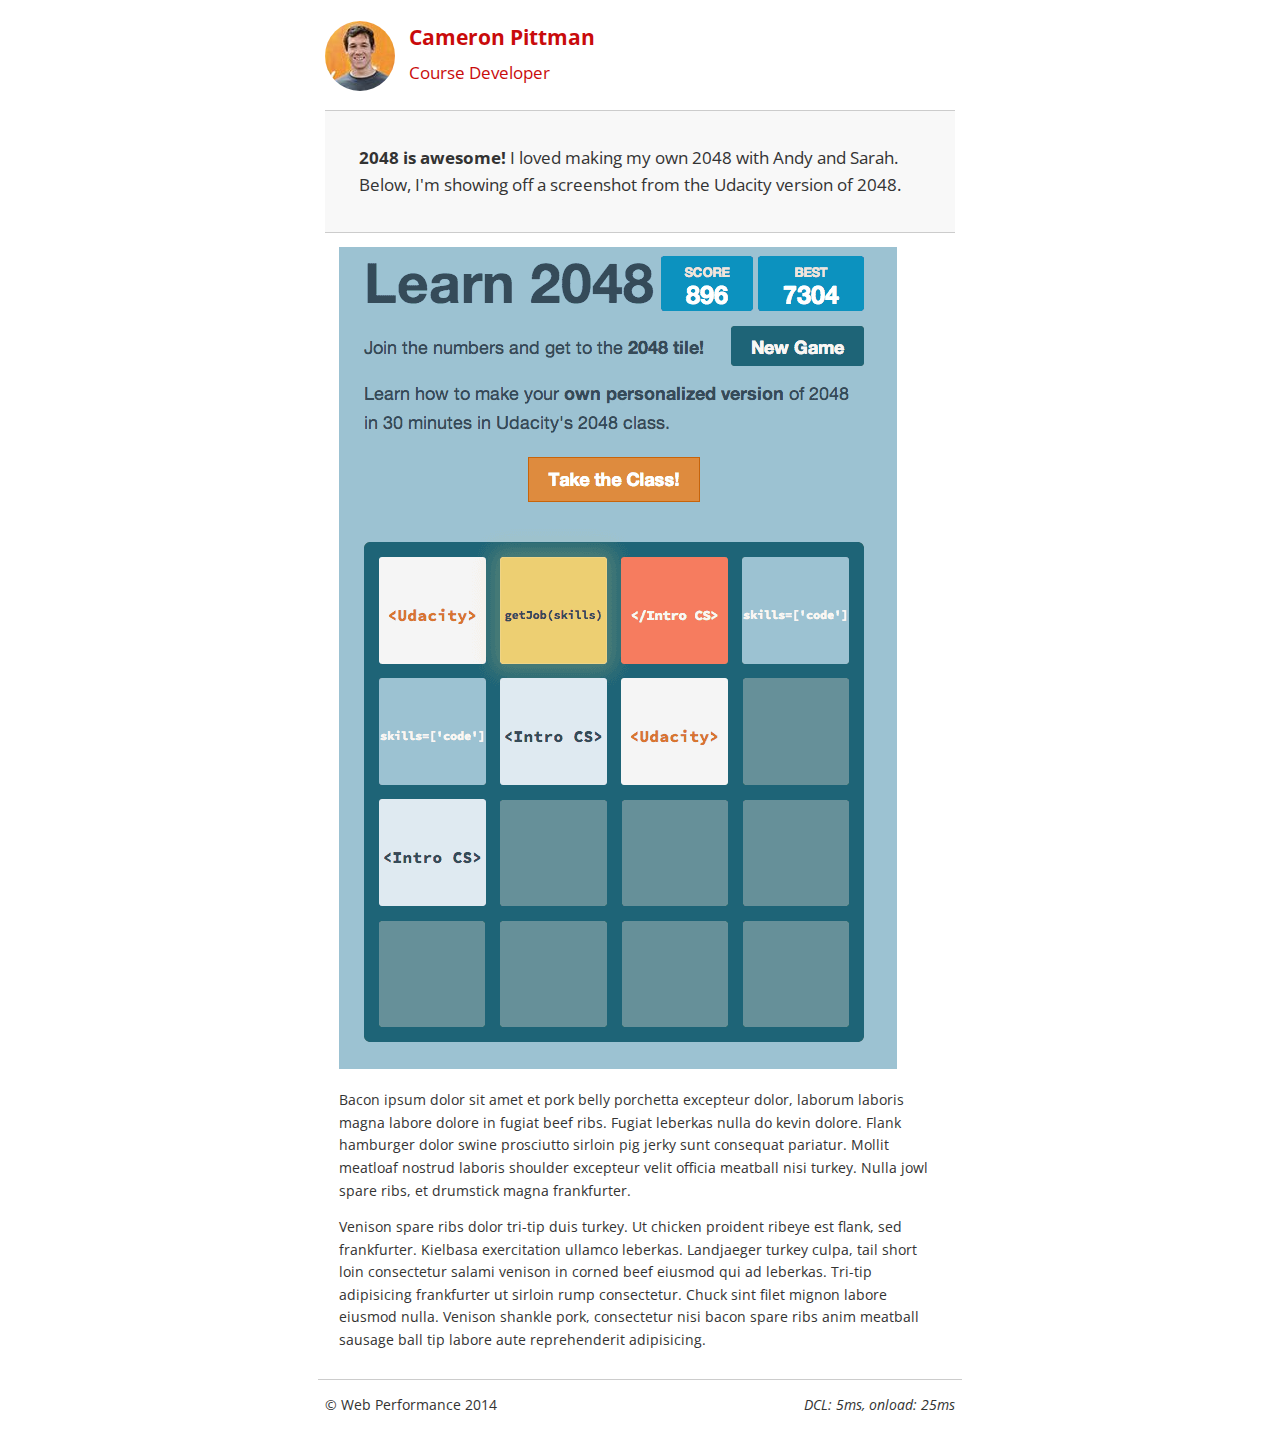
==== project-2048.html @ 1cf1a8ba "p4files" ====
<!DOCTYPE html>
<html lang="en">
<head>
	<meta charset="utf-8">
	<meta name="viewport" content="width=device-width, initial-scale=1">
	<meta name="description" content="Cameron Pittman's version of the 2048 game - learn to build your own version">
	<meta name="author" content="Cameron Pittman">
	<title>Cameron Pittman: Portfolio</title>
	
	<!--<link href="css/style.css" rel="stylesheet">-->
	<!---main CSS included as an internal stylesheet instead of an external file--->
	<style>
		html {
			font-size: 100%;
			overflow-y: scroll;
			-webkit-tap-highlight-color: rgba(0,0,0,0);
			-ms-text-size-adjust: 100%;
			-webkit-text-size-adjust: none;
		}
		body { 
			margin: 0; font-size: 14px; line-height: 1.61; font-weight: 400; 
		}
		body, button, input, select, textarea { 
			font-family: 'Open Sans', sans-serif; color: #333; 
		}
		a {
			color: #12C; 
		}
		a:visited { 
			color: #61C; 
		}
		a:focus {
			outline: thin dotted; 
		}
		a:hover, a:active {
			color: #c00; outline: 0; 
		}
		b, strong {
			font-weight: bold; 
		}
		pre, code {
			font-family: monospace, monospace; font-size: 1em; 
		}
		ul, ol {
			margin: 1em 0; padding: 0 0 0 20px; 
		}
		img {
			border: 0; max-width: 100%; 
		}
		body {
			background: #fff; 
		}
		header, footer, .container {
			max-width: 45em; margin: 0 auto; 
		}
		header {
			padding: 0 0.5em; color: #C90B0B; 
		}
		header img {
			border-radius: 40px; float: left; 
		}
		header p {
			font-size:1.5em; font-weight: bold; padding-left: 4em;
		}
		header p span {
			font-size: 0.8em; font-weight: normal;
		}
		.hero {
			padding: 2em; background-color: #f8f8f8; font-size:1.2em;
			border-bottom: 1px solid #ccc;
			border-top: 1px solid #ccc;
		}
		.content {
			padding: 1em 1em; 
		}
		.content li {
			list-style-type: none; font-size: 1.1em;
		}
		li img {
			float:left; padding-right: 1em; 
		}
		li p {
			font-size: 0.9em; font-style: italic; 
		}
		footer {
			padding: 0 0.5em;
			border-top: 1px solid #ccc;
		}
		footer span {
			float: right; font-style: italic; 
		}
	</style>
	
	<!---adding the media attribute for styles specific to print and portrait modes, to be loaded only in those modes--->
	<link href="css/print.css" rel="stylesheet" media="print">
	<link href="css/styleMobile.css" rel="stylesheet" media="portrait">
	<script src="//www.google-analytics.com/analytics.js" async></script>
	
	<!-- Hmm, what is the impact of web fonts on speed? Measure it... -->
	<!---<link href="//fonts.googleapis.com/css?family=Open+Sans:400,700" rel="stylesheet">--->
	
	<script async>
		/*
		Optimizing the delivery of the web font using code taken from:
		https://developers.google.com/speed/docs/insights/OptimizeCSSDelivery

		The full web font "is loaded after initial painting of the page. Its styles are applied to the page 
		once it finishes loading, without blocking the initial render of the critical content."
		*/
		var cb = function() {
			var l = document.createElement('link'); l.rel = 'stylesheet';
			l.href = '//fonts.googleapis.com/css?family=Open+Sans:400,700';
			var h = document.getElementsByTagName('head')[0]; h.parentNode.insertBefore(l, h);
		};
		var raf = requestAnimationFrame || mozRequestAnimationFrame ||
			webkitRequestAnimationFrame || msRequestAnimationFrame;
		if (raf) raf(cb);
		else window.addEventListener('load', cb);

		//Goofle Analytics
		(function(w,g){w['GoogleAnalyticsObject']=g;
		w[g]=w[g]||function(){(w[g].q=w[g].q||[]).push(arguments)};w[g].l=1*new Date();})(window,'ga');
		// TODO: replace with your Google Analytics profile ID.
		ga('create', 'UA-XXXX-Y');
		ga('send', 'pageview');
	</script>
	<script src="js/perfmatters.js" async></script>
	
</head>

<body>
	<header>
		<a href="/"><img src="img/profilepic.jpg"></a>
		<p>Cameron Pittman<br><span>Course Developer</span></p>
	</header>

	<div class="container">
		<div class="hero">
			<strong>2048 is awesome!</strong> I loved making my own 2048 with Andy and Sarah. Below, I'm showing off a screenshot from the Udacity version of 2048.
		</div>
		<div class="content">
			<img class="img-responsive" src="img/2048.png">
			<p>Bacon ipsum dolor sit amet et pork belly porchetta excepteur dolor, laborum laboris magna labore dolore in fugiat beef ribs. Fugiat leberkas nulla do kevin dolore. Flank hamburger dolor swine prosciutto sirloin pig jerky sunt consequat pariatur. Mollit meatloaf nostrud laboris shoulder excepteur velit officia meatball nisi turkey. Nulla jowl spare ribs, et drumstick magna frankfurter.</p>
			<p>Venison spare ribs dolor tri-tip duis turkey. Ut chicken proident ribeye est flank, sed frankfurter. Kielbasa exercitation ullamco leberkas. Landjaeger turkey culpa, tail short loin consectetur salami venison in corned beef eiusmod qui ad leberkas. Tri-tip adipisicing frankfurter ut sirloin rump consectetur. Chuck sint filet mignon labore eiusmod nulla. Venison shankle pork, consectetur nisi bacon spare ribs anim meatball sausage ball tip labore aute reprehenderit adipisicing.</p>
		</div>
	</div>
	
	<footer>
		<p>&copy; Web Performance 2014 <span id="crp-stats"></span></p>
	</footer>
	
</body>
</html>
---- css/style.css ----
html {
  font-size: 100%;
  overflow-y: scroll;
  -webkit-tap-highlight-color: rgba(0,0,0,0);
  -ms-text-size-adjust: 100%;
  -webkit-text-size-adjust: none;
}
body { margin: 0; font-size: 14px; line-height: 1.61; font-weight: 400; }
body, button, input, select, textarea { font-family: 'Open Sans', sans-serif; color: #333; }

a { color: #12C; }
a:visited { color: #61C; }
a:focus { outline: thin dotted; }
a:hover, a:active { color: #c00; outline: 0; }

b, strong { font-weight: bold; }
pre, code { font-family: monospace, monospace; font-size: 1em; }
ul, ol { margin: 1em 0; padding: 0 0 0 20px; }
img { border: 0; max-width: 100%; }

body { background: #fff; }
header, footer, .container { max-width: 45em; margin: 0 auto; }

header { padding: 0 0.5em; color: #C90B0B; }
header img { border-radius: 40px; float: left; }
header p { font-size:1.5em; font-weight: bold; padding-left: 4em;}
header p span { font-size: 0.8em; font-weight: normal;}

.hero { padding: 2em; background-color: #f8f8f8; font-size:1.2em;
  border-bottom: 1px solid #ccc;
  border-top: 1px solid #ccc;
}

.content { padding: 1em 1em; }
.content li { list-style-type: none; font-size: 1.1em;}
li img { float:left; padding-right: 1em; }
li p { font-size: 0.9em; font-style: italic; }

footer {
  padding: 0 0.5em;
  border-top: 1px solid #ccc;
}
footer span { float: right; font-style: italic; }
---- css/print.css ----
@media print {
  * { background: transparent !important; color: black !important; text-shadow: none !important; filter:none !important; -ms-filter: none !important; }
  a, a:visited { color: #444 !important; text-decoration: underline; }
  a[href]:after { content: " (" attr(href) ")"; }
  tr, img { page-break-inside: avoid; }
  img { max-width: 100% !important; }
  @page { margin: 0.5cm; }
  p, h2, h3 { orphans: 3; widows: 3; }
  h2, h3{ page-break-after: avoid; }
}
---- css/styleMobile.css ----
/* Smartphones (portrait) */
@media only screen and (max-width: 480px) {
  body { 
	font-size: 12px;
	width:100%;
}
  header p { padding-left: 4.5em;}
}
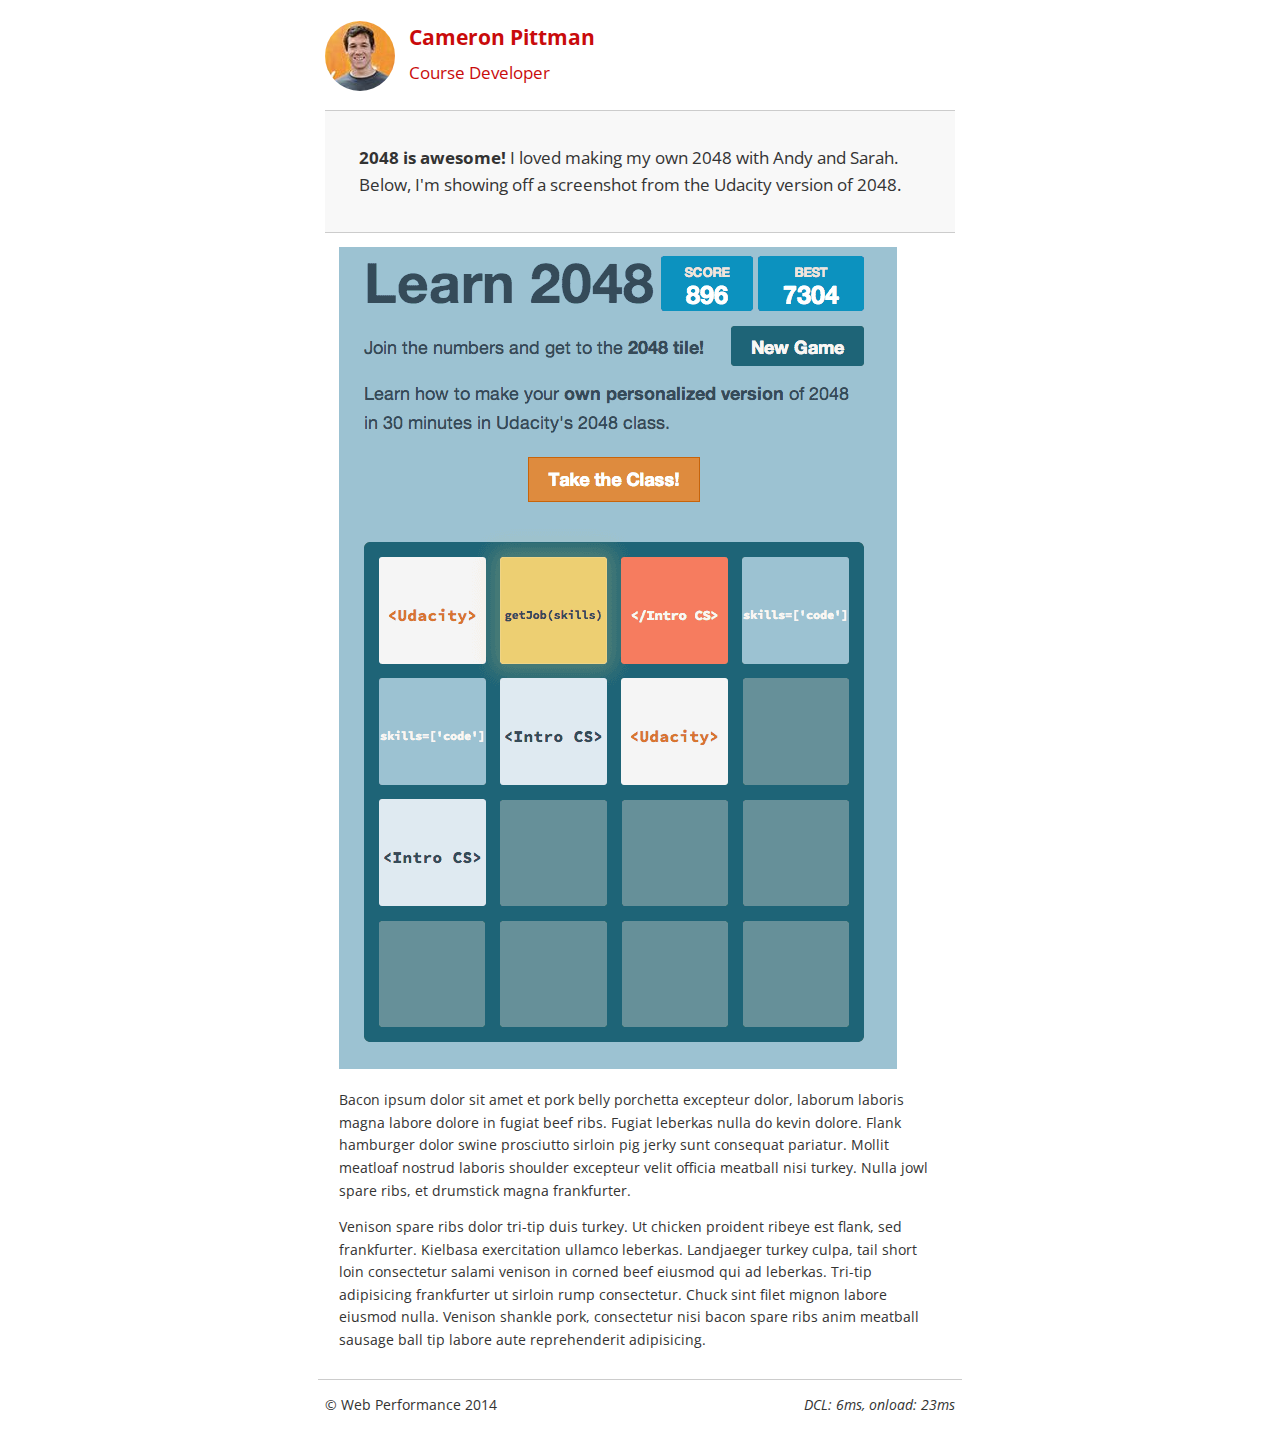
==== commit e96d7cbd: "Update project-2048.html" ====
--- a/project-2048.html
+++ b/project-2048.html
@@ -8,7 +8,7 @@
 	<title>Cameron Pittman: Portfolio</title>
 	
 	<!--<link href="css/style.css" rel="stylesheet">-->
-	<!---main CSS included as an internal stylesheet instead of an external file--->
+	<!--main CSS included as an internal stylesheet instead of an external file-->
 	<style>
 		html {
 			font-size: 100%;
@@ -91,13 +91,13 @@
 		}
 	</style>
 	
-	<!---adding the media attribute for styles specific to print and portrait modes, to be loaded only in those modes--->
+	<!--adding the media attribute for styles specific to print and portrait modes, to be loaded only in those modes-->
 	<link href="css/print.css" rel="stylesheet" media="print">
 	<link href="css/styleMobile.css" rel="stylesheet" media="portrait">
 	<script src="//www.google-analytics.com/analytics.js" async></script>
 	
 	<!-- Hmm, what is the impact of web fonts on speed? Measure it... -->
-	<!---<link href="//fonts.googleapis.com/css?family=Open+Sans:400,700" rel="stylesheet">--->
+	<!--<link href="//fonts.googleapis.com/css?family=Open+Sans:400,700" rel="stylesheet">-->
 	
 	<script async>
 		/*
@@ -150,4 +150,4 @@
 	</footer>
 	
 </body>
-</html>+</html>
